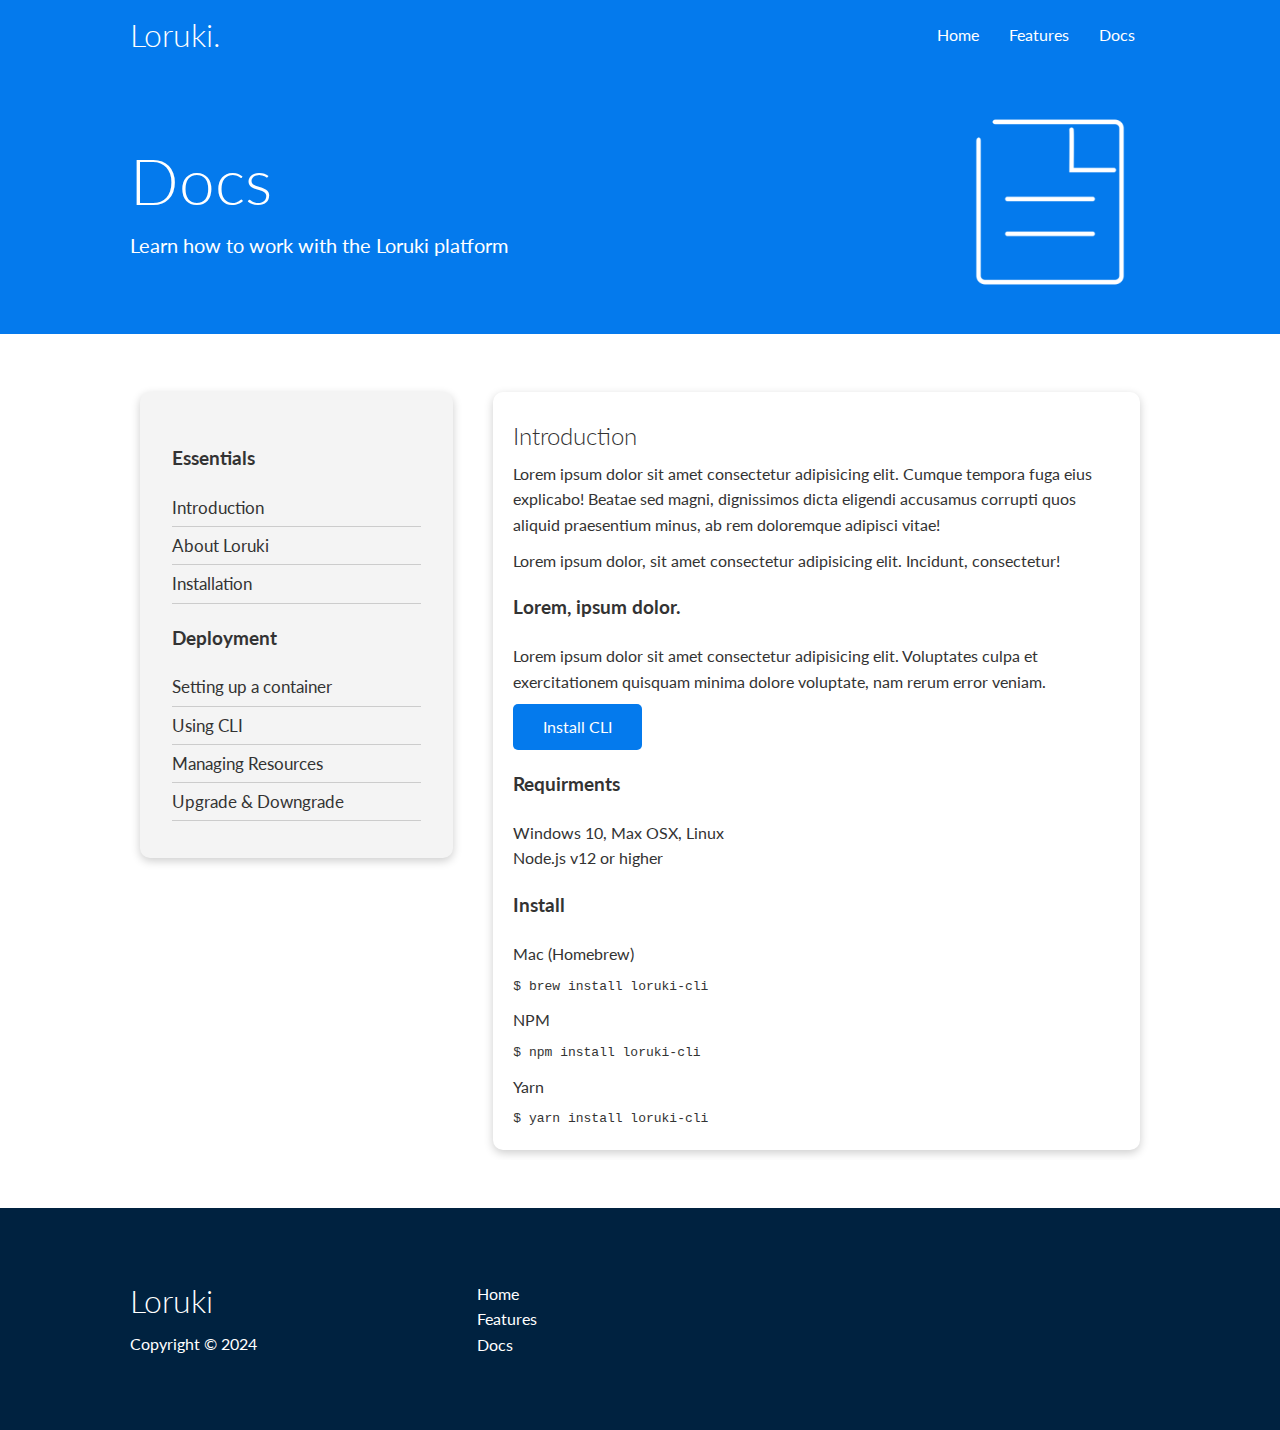
==== docs.html @ 35b9096f "Commit" ====
<!DOCTYPE html>
<html lang="en">
<head>
    <meta charset="UTF-8">
    <meta http-equiv="X-UA-Compatible" content="IE=edge">
    <meta name="viewport" content="width=device-width, initial-scale=1.0">
    <link rel="stylesheet" href="https://cdnjs.cloudflare.com/ajax/libs/font-awesome/6.5.1/css/all.min.css" integrity="sha512-DTOQO9RWCH3ppGqcWaEA1BIZOC6xxalwEsw9c2QQeAIftl+Vegovlnee1c9QX4TctnWMn13TZye+giMm8e2LwA==" crossorigin="anonymous" referrerpolicy="no-referrer" />
    <link rel="stylesheet" href="css/utilities.css">
    <link rel="stylesheet" href="css/style.css">
    <title>Loruki | Cloud Hosting For Everyone</title>
</head>

<body>
    
    <!-- Navbar -->
    <div class="navbar">
        <div class="container flex">
            <h1 class="logo">Loruki.</h1>
            <nav>
                <ul>
                    <li><a href="index.html">Home</a></li>
                    <li><a href="features.html">Features</a></li>
                    <li><a href="docs.html">Docs</a></li>
                </ul>
            </nav>
        </div> <!--closes container div-->
    </div> <!--closes navbar div-->

    <!-- Head of the Page-->
    <section class="docs-head bg-primary py-3">
        <div class="container grid">
            <div>
                <h1 class="xl">Docs</h1>
                <p class="lead">Learn how to work with the Loruki platform</p>
            </div>
            <img src="images/docs.png" alt="docs">
        </div>
    </section>
    <!--Docs Main-->
    <section class="docs-main my-4">
        <div class="container grid">
            <div class="card bg-light p-3">
                <h3 class="my-2">Essentials</h3>
                <nav>
                    <ul>
                        <li><a href="#">Introduction</a></li>
                        <li><a href="#">About Loruki</a></li>
                        <li><a href="#">Installation</a></li>
                    </ul>
                </nav>

                <h3 class="my-2">Deployment</h3>
                <nav>
                    <ul>
                        <li><a href="#">Setting up a container</a></li>
                        <li><a href="#">Using CLI</a></li>
                        <li><a href="#">Managing Resources</a></li>
                        <li><a href="#">Upgrade & Downgrade</a></li>
                    </ul>
                </nav>
            </div>

            <div class="card">
                <h2>Introduction</h2>
                <p>Lorem ipsum dolor sit amet consectetur adipisicing elit. Cumque tempora fuga eius explicabo! Beatae sed magni, dignissimos dicta eligendi accusamus corrupti quos aliquid praesentium minus, ab rem doloremque adipisci vitae!</p>

                <div class="alert alert-success">
                    <i class="fas fa-info"></i>Lorem ipsum dolor, sit amet consectetur adipisicing elit. Incidunt, consectetur!
                </div>

                <h3>Lorem, ipsum dolor.</h3>
                <p>Lorem ipsum dolor sit amet consectetur adipisicing elit. Voluptates culpa et exercitationem quisquam minima dolore voluptate, nam rerum error veniam.</p>

                <a href="#" class="btn btn-primary">Install CLI</a>

                <h3>Requirments</h3>
                <ul>
                    <li>Windows 10, Max OSX, Linux</li>
                    <li>Node.js v12 or higher</li>
                </ul>

                <h3>Install</h3>
                <p>Mac (Homebrew)</p>
                <pre><code>$ brew install loruki-cli</code></pre>
                <p>NPM</p>
                <pre><code>$ npm install loruki-cli</code></pre>
                <p>Yarn</p>
                <pre><code>$ yarn install loruki-cli</code></pre>
            </div>

        </div>
    </section>

    <!--Footer-->
    <footer class="footer bg-dark py-5">
        <div class="container grid grid-3">
            <div>
                <h1>Loruki</h1>
                <p>Copyright &copy; 2024</p>
            </div>

            <nav>
                <ul>
                    <li><a href="index.html">Home</a></li>
                    <li><a href="features.html">Features</a></li>
                    <li><a href="docs.html">Docs</a></li>
                </ul>
            </nav>

            <div class="social">
                <a href="#"><i class="fab fa-github fa-2x"></i></a>
                <a href="#"><i class="fab fa-facebook fa-2x"></i></a>
                <a href="#"><i class="fab fa-instagram fa-2x"></i></a>
                <a href="#"><i class="fab fa-twitter fa-2x"></i></a>
            </div>
        </div>
    </footer>
</body>

</html>
---- css/utilities.css ----
/* Utilities */
.container {
    max-width: 1100px;
    margin: 0 auto;
    overflow: auto;
    padding: 0 40px;
}

.card {
    background-color: white;
    border-radius: 10px;
    box-shadow: 0 3px 10px rgba( 0 ,0 ,0 ,0.2);
    padding: 20px;
    margin: 10px;
    color: #333;
}

.btn {
    display: inline-block;
    padding: 10px 30px;
    cursor: pointer;
    background-color: var(--primary-color);
    color: #fff;
    border: none;
    border-radius: 5px;
}

.btn-outline {
    background-color: transparent;
    border: 1px #fff solid;
}

.btn:hover {
    transform: scale(0.98);
}

/*backgrounds & colored buttons*/
.bg-primary, .btn-primary {
    background-color: var(--primary-color);
    color: #fff;
}

.bg-secondary, .btn-secondary {
    background-color: var(--secondary-color);
    color: #fff;
}

.bg-dark, .btn-dark {
    background-color: var(--dark-color);
    color: #fff;
}

.bg-primary a,
.btn-primary a,
.bg-secondary a,
.btn-secondary a,
.bg-dark a,
.btn-dark a {
    color: #fff;
}

.bg-light, .btn-light {
    background-color: var(--light-color);
    color: #333;
}

/*Text Sizes*/
.lead {
    font-size: 20px;
}

.sm {
    font-size: 1rem;
}

.md {
    font-size: 2rem;
}

.lg {
    font-size: 3rem;
}

.xl {
    font-size: 4rem;
}

.text-center {
    text-align: center;
}

.flex {
    display: flex;
    justify-content: center;
    align-items: center;
    height: 100%;
}

.grid {
    display: grid;
    grid-template-columns: repeat(2, 1fr);
    gap: 20px;
    justify-content: center;
    align-items: center;
    height: 100%;
}

.grid-3 {
    grid-template-columns: repeat(3, 1fr);
}

/* Margin */
.my-1 {
    margin: 1rem 0;
}
.my-2 {
    margin: 1.5rem 0;
}
.my-3 {
    margin: 2rem 0;
}
.my-4 {
    margin: 3rem 0;
}
.my-5 {
    margin: 4rem 0;
}
.m-1 {
    margin: 1rem;
}
.m-2 {
    margin: 1.5rem;
}
.m-3 {
    margin: 2rem;
}
.m-4 {
    margin: 3rem;
}
.m-5 {
    margin: 4rem;
}

/* Padding */
.py-1 {
    padding: 1rem 0;
  }
  
  .py-2 {
    padding: 1.5rem 0;
  }
  
  .py-3 {
    padding: 2rem 0;
  }
  
  .py-4 {
    padding: 3rem 0;
  }
  
  .py-5 {
    padding: 4rem 0;
  }
  
  .p-1 {
    padding: 1rem;
  }
  
  .p-2 {
    padding: 1.5rem;
  }
  
  .p-3 {
    padding: 2rem;
  }
  
  .p-4 {
    padding: 3rem;
  }
  
  .p-5 {
    padding: 4rem;
  }
---- css/style.css ----
@import url('https://fonts.googleapis.com/css2?family=Lato:wght@300&display=swap');

:root {
    --primary-color:#047aed;
    --secondary-color:#1c3fa8;
    --dark-color:#002240;
    --light-color:#f4f4f4;
}

* {
    box-sizing: border-box;
    padding: 0;
    margin: 0;
}

body {
    font-family: 'Lato', sans-serif;
    color: #333;
    line-height: 1.6;
}

ul {
    list-style-type: none;
}

a {
    text-decoration: none;
    color: #333;
}

h1, h2 {
    font-weight: 300;
    line-height: 1.2;
    margin: 10px 0;
}

p {
    margin: 10px 0;
}

img {
    width: 100%;
}

.navbar {
    background-color: var(--primary-color);
    color: #fff;
    height: 70px;
}

.navbar ul {
    display: flex;
}

.navbar a {
    color: #fff;
    padding: 10px;
    margin: 0 5px;
}

.navbar a:hover {
    border-bottom: 2px #fff solid;
}

.navbar .flex {
    justify-content: space-between;
}

/* Showcase */
.showcase {
    height: 400px;
    background-color: var(--primary-color);
    color: #fff;
    position: relative;
}

.showcase h1 {
    font-size: 40px;
}

.showcase p {
    margin: 20px 0;
}

.showcase .grid {
    grid-template-columns: 55% 45%;
    gap: 30px;
    overflow: visible;
}

.showcase-form {
    position: relative;
    top: 60px;
    height: 350px;
    width: 400px;
    padding: 40px;
    z-index: 100;
}

.showcase-form .form-control {
    margin: 30px 0;
}

.showcase-form input[type='text'],
.showcase-form input[type='email'] {
    border: 0;
    border-bottom: 1px solid #b4becb;
    width: 100%;
    padding: 3px;
    font-size: 16px;
}

.showcase-form input:focus {
    outline: none;
}

.showcase::before, 
.showcase::after {
    content: '';
    position: absolute;
    height: 100px;
    bottom: -70px;
    right: 0;
    left: 0;
    background: #fff;
    transform: skewY(-3deg);
    -webkit-transform: skewY(-3deg);
    -moz-transform: skewY(-3deg);
    -ms-transform: skewY(-3deg);
}

/* Stats */
.stats {
    padding-top: 100px;

}

.stats-heading {
    max-width: 500px;
    margin: auto;
}

.stats .grid h3 {
    font-size: 35px;
}

.stats .grid p {
    font-size: 20px;
    font-weight: bold;
}

/* Cli */
.cli .grid {
    grid-template-columns: repeat(3, 1fr);
    grid-template-rows: repeat(2, 1fr);
}

.cli .grid >*:first-child {
    grid-column: 1 / span 2;
    grid-row: 1 / span 2;
}

/*cloud*/
.cloud .grid {
    grid-template-columns: 4fr 3fr;
}

/*Languages*/
.languages .card {
    text-align: center;
    margin: 18px 10px 40px;
    transition: transform 0.2s ease-in;
}

.languages .card {
    font-size: 20px;
    margin-bottom: 10px;
}

.languages .card h4 {
    font-size: 20px;
    margin-top: 10px;
}

.languages .card:hover {
    transform: translateY(-15px);
}

.languages .flex {
    flex-wrap: wrap;
}

/* Features */
.features-head img,
.docs-head img {
    width: 200px;
    justify-self: flex-end;
}

.features-sub-head img {
    width: 300px;
    justify-self: flex-end;
}

.features-main .card > i {
    margin-right: 20px;
}

.features-main .grid {
    padding: 30px;
}

.features-main .grid > *:first-child {
    grid-column: 1 / span 3;
}

.features-main .grid > *:nth-child(2) {
    grid-column: 1 / span 2;
}

/*Docs*/

.docs-main h3 {
    margin: 20px 0;
}

.docs-main .grid {
    grid-template-columns: 1fr 2fr;
    align-items: flex-start;
}

.docs-main nav li {
    font-size: 17px;
    padding-bottom: 5px;
    margin-bottom: 5px;
    border-bottom: 1px #ccc solid;
}

.docs-main a:hover {
    font-weight: bold;
}

/* Footer Styles */
.footer .social a {
    margin: 0 10px;
}

/* Tablet and Under */
@media (max-width: 768px) {
    .grid,
    .showcase .grid,
    .stats .grid,
    .cli .grid,
    .cloud .grid {
        grid-template-columns: 1fr;
        grid-template-rows: 1fr;
    }

    .showcase {
        height: auto;
    }

    .showcase-text {
        text-align: center;
        margin-top: 40px;
    }

    .showcase-form {
        justify-self: center;
        margin: auto;
    }

    .cli .grid >*:first-child {
        grid-column: 1;
        grid-row: 1;
    }
}

/* Mobile */
@media (max-width: 500px) {
    .navbar {
        height: 110px;
    }
    .navbar .flex {
        flex-direction: column;
    }
    .navbar ul {
        padding: 10px;
        background-color: rgba(0, 0, 0, 0.1);
    }
}
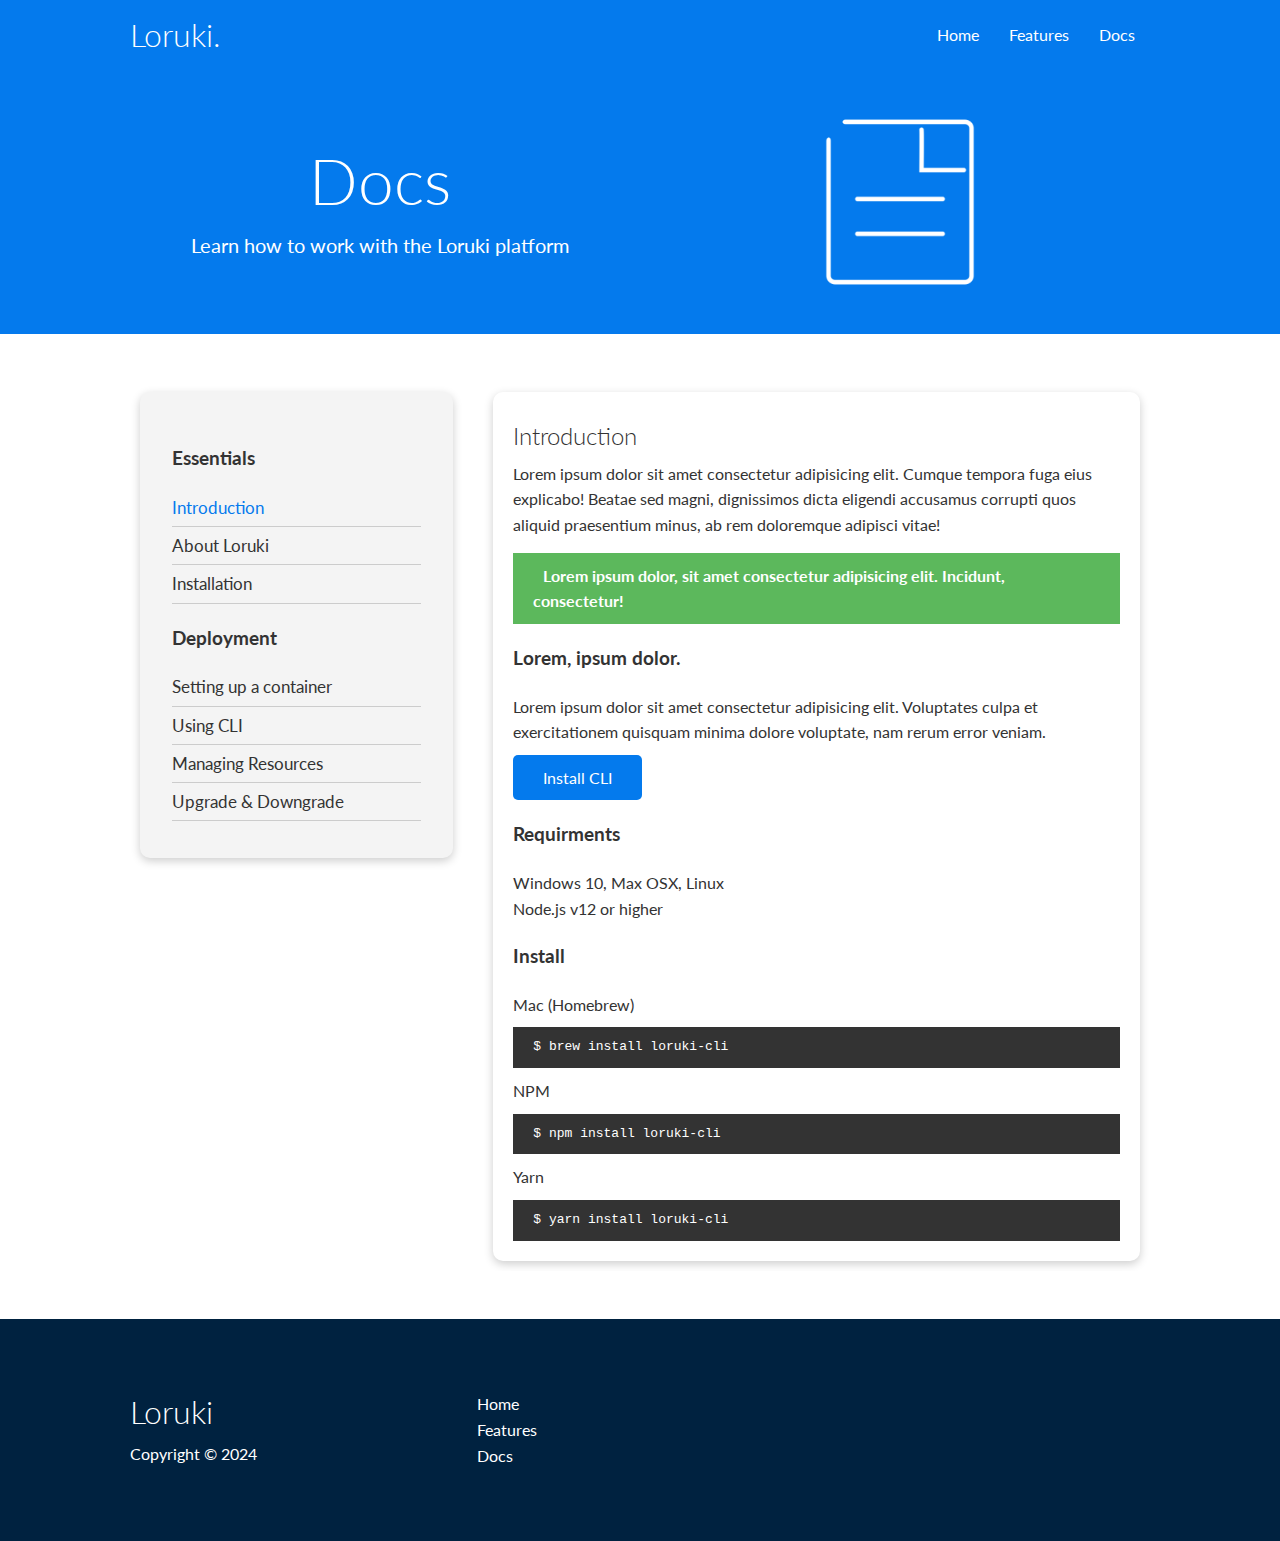
==== commit f187a594: "Commit" ====
--- a/docs.html
+++ b/docs.html
@@ -43,7 +43,7 @@
                 <h3 class="my-2">Essentials</h3>
                 <nav>
                     <ul>
-                        <li><a href="#">Introduction</a></li>
+                        <li><a class="text-primary" href="#">Introduction</a></li>
                         <li><a href="#">About Loruki</a></li>
                         <li><a href="#">Installation</a></li>
                     </ul>
--- a/css/utilities.css
+++ b/css/utilities.css
@@ -64,6 +64,20 @@
     color: #333;
 }
 
+/*Text Colors*/
+.text-primary {
+    color: var(--primary-color);
+}
+.text-secondary {
+    color: var(--secondary-color);
+}
+.text-dark {
+    color: var(--dark-color);
+}
+.text-light {
+    color: var(--light-color);
+}
+
 /*Text Sizes*/
 .lead {
     font-size: 20px;
@@ -87,6 +101,28 @@
 
 .text-center {
     text-align: center;
+}
+
+/* Alert */
+.alert {
+    background-color: var(--light-color);
+    padding: 10px 20px;
+    font-weight: bold;
+    margin: 15px 0;
+}
+
+.alert i {
+    margin-right: 10px;
+}
+
+.alert-success {
+    background-color: var(--success-color);
+    color: #fff;
+}
+
+.alert-error {
+    background-color: var(--error-color);
+    color: #fff;
 }
 
 .flex {
--- a/css/style.css
+++ b/css/style.css
@@ -5,6 +5,8 @@
     --secondary-color:#1c3fa8;
     --dark-color:#002240;
     --light-color:#f4f4f4;
+    --success-color:#5cb85c;
+    --error-color:#d9534f;
 }
 
 * {
@@ -40,6 +42,12 @@
 
 img {
     width: 100%;
+}
+
+code, pre {
+    background: #333;
+    color: #fff;
+    padding: 10px;
 }
 
 .navbar {
@@ -251,7 +259,9 @@
     .showcase .grid,
     .stats .grid,
     .cli .grid,
-    .cloud .grid {
+    .cloud .grid,
+    .features-main .grid,
+    .docs-main .grid {
         grid-template-columns: 1fr;
         grid-template-rows: 1fr;
     }
@@ -275,6 +285,24 @@
         grid-row: 1;
     }
 }
+
+.features-head,
+.features-sub-head,
+.docs-head {
+    text-align: center;
+}
+
+.features-head img,
+.features-sub-head img,
+.docs-head img{
+    justify-self: center;
+}
+
+.features-main .grid > *:first-child,
+.features-main .grid > *:nth-child(2){
+    grid-column: 1;
+}
+
 
 /* Mobile */
 @media (max-width: 500px) {
